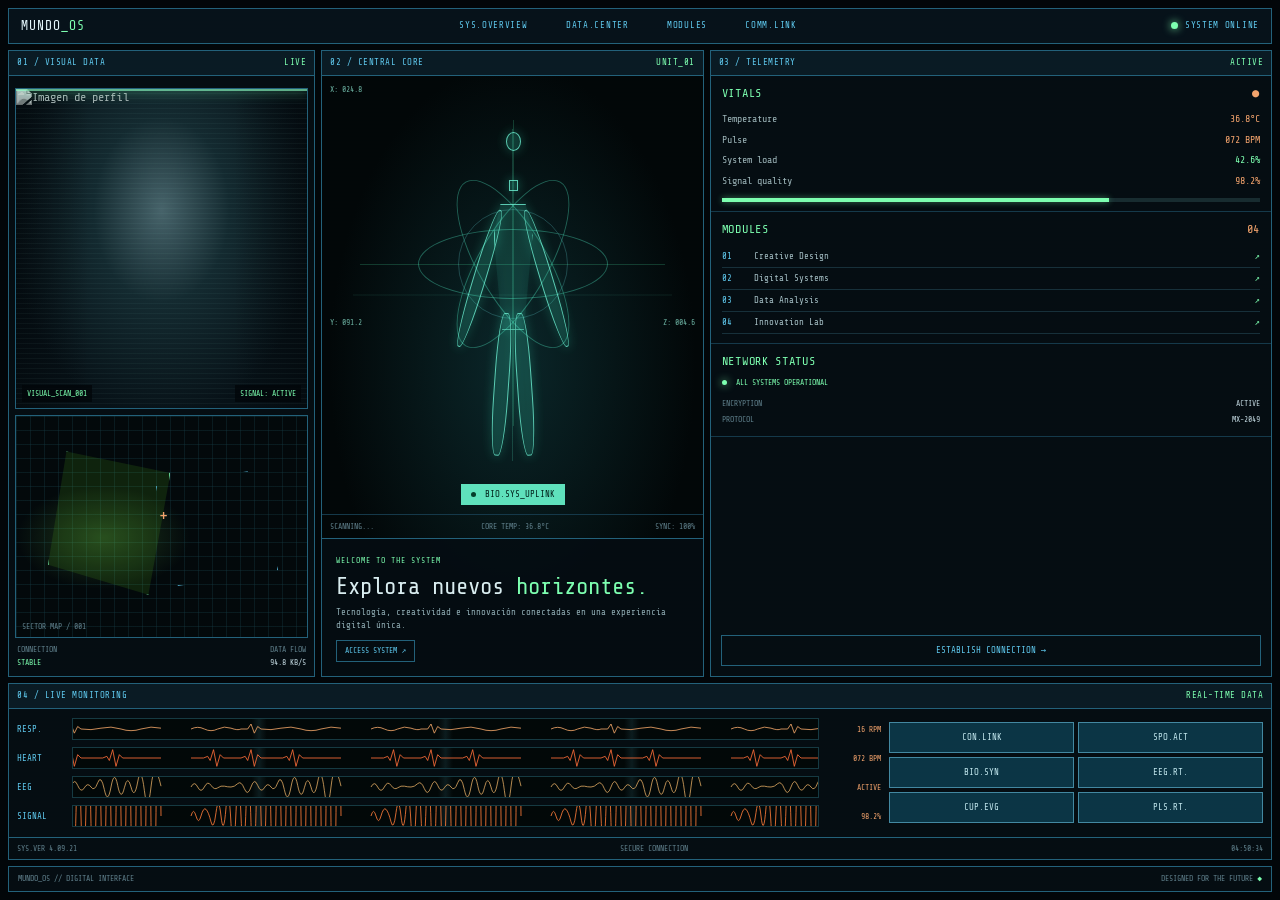
==== index.html @ 66e9e61b "base" ====
<!DOCTYPE html>
<html lang="es">
<head>
    <meta charset="UTF-8">
    <meta name="viewport" content="width=device-width, initial-scale=1.0">

    <title>MUNDO | Futuristic System</title>
    <link rel="stylesheet" href="css/style.css">
</head>

<body>
    <!-- Pantalla de carga -->
    <div id="loading">
        <div class="loader"></div>
        <p>INICIALIZANDO SISTEMA...</p>
        <span>PLEASE WAIT // MUNDO OS</span>
    </div>

    <!-- Interfaz principal -->
    <div id="page-content" class="dashboard">

        <!-- Barra superior -->
        <header class="topbar">
            <div class="brand">MUNDO<span>_OS</span></div>

            <nav>
                <a href="#inicio">SYS.OVERVIEW</a>
                <a href="#nosotros">DATA.CENTER</a>
                <a href="#servicios">MODULES</a>
                <a href="#contacto">COMM.LINK</a>
            </nav>

            <div class="online">
                <span class="status-dot"></span>
                SYSTEM ONLINE
            </div>
        </header>

        <!-- Paneles superiores -->
        <main class="main-grid" id="inicio">

            <!-- Panel izquierdo -->
            <section class="panel left-panel">
                <div class="panel-heading">
                    <span>01 / VISUAL DATA</span>
                    <span>LIVE</span>
                </div>

                <div class="portrait">
                    <!-- Sustituye esta ruta por tu imagen -->
                    <img src="img/imagen.jpg" alt="Imagen de perfil">

                    <div class="scan-line"></div>
                    <span class="image-tag">VISUAL_SCAN_001</span>
                    <span class="image-status">SIGNAL: ACTIVE</span>
                </div>

                <div class="mini-map">
                    <div class="map-grid"></div>
                    <div class="map-shape shape-one"></div>
                    <div class="map-shape shape-two"></div>
                    <div class="map-cross">+</div>
                    <span class="map-label">SECTOR MAP / 001</span>
                </div>

                <div class="small-stats">
                    <div>
                        <span>CONNECTION</span>
                        <strong class="green">STABLE</strong>
                    </div>
                    <div>
                        <span>DATA FLOW</span>
                        <strong>94.8 KB/S</strong>
                    </div>
                </div>
            </section>

            <!-- Panel central -->
            <section class="panel center-panel">
                <div class="panel-heading">
                    <span>02 / CENTRAL CORE</span>
                    <span>UNIT_01</span>
                </div>

                <div class="hologram">
                    <div class="orbit orbit-one"></div>
                    <div class="orbit orbit-two"></div>
                    <div class="orbit orbit-three"></div>
                    <div class="orbit orbit-four"></div>

                    <div class="crosshair horizontal"></div>
                    <div class="crosshair vertical"></div>

                    <!-- Holograma CSS sin imágenes externas -->
                    <div class="human">
                        <div class="head"></div>
                        <div class="neck"></div>
                        <div class="torso"></div>
                        <div class="arm arm-left"></div>
                        <div class="arm arm-right"></div>
                        <div class="leg leg-left"></div>
                        <div class="leg leg-right"></div>
                    </div>

                    <span class="coordinate coord-top">X: 024.8</span>
                    <span class="coordinate coord-left">Y: 091.2</span>
                    <span class="coordinate coord-right">Z: 004.6</span>

                    <div class="target-label">
                        <span class="status-dot"></span>
                        BIO.SYS_UPLINK
                    </div>
                </div>

                <div class="core-footer">
                    <span>SCANNING...</span>
                    <span>CORE TEMP: 36.8°C</span>
                    <span>SYNC: 100%</span>
                </div>

                <div class="intro" id="nosotros">
                    <span class="eyebrow">WELCOME TO THE SYSTEM</span>
                    <h1>Explora nuevos <span>horizontes.</span></h1>
                    <p>
                        Tecnología, creatividad e innovación conectadas
                        en una experiencia digital única.
                    </p>
                    <a href="#servicios" class="terminal-button">
                        ACCESS SYSTEM <span>↗</span>
                    </a>
                </div>
            </section>

            <!-- Panel derecho -->
            <aside class="panel right-panel">
                <div class="panel-heading">
                    <span>03 / TELEMETRY</span>
                    <span>ACTIVE</span>
                </div>

                <section class="data-group">
                    <h2>VITALS <span>●</span></h2>

                    <div class="metric">
                        <span>Temperature</span>
                        <strong class="orange">36.8°C</strong>
                    </div>

                    <div class="metric">
                        <span>Pulse</span>
                        <strong>072 BPM</strong>
                    </div>

                    <div class="metric">
                        <span>System load</span>
                        <strong class="green">42.6%</strong>
                    </div>

                    <div class="metric">
                        <span>Signal quality</span>
                        <strong>98.2%</strong>
                    </div>

                    <div class="progress">
                        <span style="width: 72%"></span>
                    </div>
                </section>

                <section class="data-group" id="servicios">
                    <h2>MODULES <span>04</span></h2>

                    <a href="#contacto" class="module-link">
                        <span>01</span>
                        <span>Creative Design</span>
                        <b>↗</b>
                    </a>

                    <a href="#contacto" class="module-link">
                        <span>02</span>
                        <span>Digital Systems</span>
                        <b>↗</b>
                    </a>

                    <a href="#contacto" class="module-link">
                        <span>03</span>
                        <span>Data Analysis</span>
                        <b>↗</b>
                    </a>

                    <a href="#contacto" class="module-link">
                        <span>04</span>
                        <span>Innovation Lab</span>
                        <b>↗</b>
                    </a>
                </section>

                <section class="data-group">
                    <h2>NETWORK STATUS</h2>

                    <div class="network-status">
                        <span class="status-dot"></span>
                        ALL SYSTEMS OPERATIONAL
                    </div>

                    <div class="data-row">
                        <span>ENCRYPTION</span>
                        <strong>ACTIVE</strong>
                    </div>

                    <div class="data-row">
                        <span>PROTOCOL</span>
                        <strong>MX-2049</strong>
                    </div>
                </section>

                <a href="#contacto" class="contact-button">
                    ESTABLISH CONNECTION →
                </a>
            </aside>
        </main>

        <!-- Panel inferior de gráficas -->
        <section class="panel bottom-panel">
            <div class="panel-heading">
                <span>04 / LIVE MONITORING</span>
                <span>REAL-TIME DATA</span>
            </div>

            <div class="monitor-layout">
                <div class="charts">

                    <div class="chart-row">
                        <span class="chart-label">RESP.</span>
                        <div class="wave wave-one"></div>
                        <span class="chart-value">16 RPM</span>
                    </div>

                    <div class="chart-row">
                        <span class="chart-label">HEART</span>
                        <div class="wave wave-two"></div>
                        <span class="chart-value">072 BPM</span>
                    </div>

                    <div class="chart-row">
                        <span class="chart-label">EEG</span>
                        <div class="wave wave-three"></div>
                        <span class="chart-value">ACTIVE</span>
                    </div>

                    <div class="chart-row">
                        <span class="chart-label">SIGNAL</span>
                        <div class="wave wave-four"></div>
                        <span class="chart-value">98.2%</span>
                    </div>
                </div>

                <div class="control-grid">
                    <button type="button" data-mode="CONNECTION LINK">
                        CON.LINK
                    </button>
                    <button type="button" data-mode="SPO2 ACTIVITY">
                        SPO.ACT
                    </button>
                    <button type="button" data-mode="BIO SYSTEM">
                        BIO.SYN
                    </button>
                    <button type="button" data-mode="EEG ROUTINE">
                        EEG.RT.
                    </button>
                    <button type="button" data-mode="CUP EVALUATION">
                        CUP.EVG
                    </button>
                    <button type="button" data-mode="PULSE TRACKING">
                        PLS.RT.
                    </button>
                </div>
            </div>

            <div class="bottom-status">
                <span>SYS.VER 4.09.21</span>
                <span>SECURE CONNECTION</span>
                <span id="clock">00:00:00</span>
            </div>
        </section>

        <!-- Pie de página -->
        <footer id="contacto">
            <span>MUNDO_OS // DIGITAL INTERFACE</span>
            <span>DESIGNED FOR THE FUTURE <b>◆</b></span>
        </footer>

    </div>

    <script src="js/script.js"></script>
</body>
</html>
---- css/style.css ----
@import url('https://fonts.googleapis.com/css2?family=Share+Tech+Mono&display=swap');

:root {
    color-scheme: dark;
    --bg: #020609;
    --panel: #050d12;
    --panel2: #08151b;
    --line: #23617a;
    --line-soft: #15394a;
    --blue: #5fc9ee;
    --green: #7dffb0;
    --orange: #f3a36c;
    --text: #c6dce4;
    --muted: #60808c;
}

* { box-sizing: border-box; }
html { min-width: 320px; scroll-behavior: smooth; }
body {
    min-height: 100vh;
    margin: 0;
    overflow-x: hidden;
    background: var(--bg);
    color: var(--text);
    font: 12px/1.45 'Share Tech Mono', monospace;
}
body::before {
    position: fixed;
    z-index: 20;
    inset: 0;
    content: '';
    pointer-events: none;
    opacity: .08;
    background: repeating-linear-gradient(0deg, transparent 0 3px, #7bd5f322 4px);
}
a { color: inherit; text-decoration: none; }
button { font: inherit; }

#loading {
    position: fixed;
    z-index: 100;
    inset: 0;
    display: flex;
    flex-direction: column;
    align-items: center;
    justify-content: center;
    gap: 12px;
    background: var(--bg);
    color: var(--green);
    letter-spacing: 2px;
    transition: opacity .5s ease, visibility .5s ease;
}
#loading.hidden { opacity: 0; visibility: hidden; pointer-events: none; }
#loading p { margin: 0; font-size: 12px; }
#loading::after { content: 'MUNDO OS // SYSTEM INITIALIZATION'; color: var(--muted); font-size: 9px; }
.loader {
    width: 40px; height: 40px;
    border: 2px solid var(--line-soft);
    border-top-color: var(--green);
    border-radius: 50%;
    animation: spin .8s linear infinite;
}
@keyframes spin { to { transform: rotate(360deg); } }

.dashboard { width: min(1600px, 100%); min-height: 100vh; margin: auto; padding: 8px; }
.topbar, .panel, footer { border: 1px solid var(--line); background: var(--panel); }
.topbar {
    min-height: 36px;
    display: grid;
    grid-template-columns: auto 1fr auto;
    align-items: center;
    gap: 22px;
    padding: 0 12px;
    background: #07121a;
}
.brand { color: #e4f6fb; font-size: 13px; letter-spacing: 1px; }
.brand span { color: var(--green); }
.topbar nav { display: flex; justify-content: center; gap: clamp(12px, 3vw, 42px); }
.topbar nav a, .online { color: var(--blue); font-size: 9px; letter-spacing: .7px; }
.topbar nav a:hover { color: var(--green); }
.online { display: flex; align-items: center; gap: 7px; white-space: nowrap; }
.status-dot { display: inline-block; width: 7px; height: 7px; border-radius: 50%; background: var(--green); box-shadow: 0 0 8px var(--green); }

.main-grid {
    display: grid;
    grid-template-columns: minmax(190px, .85fr) minmax(235px, 1.05fr) minmax(290px, 1.4fr);
    gap: 6px;
    margin-top: 6px;
    align-items: stretch;
}
.panel { min-width: 0; position: relative; }
.panel-heading {
    min-height: 25px;
    padding: 5px 8px;
    display: flex;
    justify-content: space-between;
    gap: 8px;
    border-bottom: 1px solid var(--line);
    background: #0a1b24;
    color: var(--blue);
    font-size: 9px;
    letter-spacing: .5px;
}
.panel-heading span:last-child { color: var(--green); }
.left-panel { display: flex; flex-direction: column; gap: 6px; padding-bottom: 7px; }
.portrait {
    position: relative;
    min-height: 180px;
    flex: 1 1 210px;
    margin: 6px 6px 0;
    overflow: hidden;
    border: 1px solid var(--line);
    background: radial-gradient(ellipse at 50% 38%, #47636a 0, #142a30 33%, #071117 75%);
}
.portrait::before {
    content: '';
    position: absolute;
    inset: 0;
    background: repeating-linear-gradient(0deg, transparent 0 4px, #8fe6d318 5px), linear-gradient(90deg, #02060988, transparent 25% 75%, #02060988);
}
.portrait img { width: 100%; height: 100%; min-height: 180px; object-fit: cover; filter: grayscale(1) sepia(.18) hue-rotate(135deg) brightness(.78); }
.scan-line { position: absolute; top: 0; left: 0; width: 100%; height: 2px; background: #8bffc4aa; box-shadow: 0 0 12px #6fffb9; animation: scan 4s linear infinite; }
@keyframes scan { to { transform: translateY(190px); } }
.image-tag, .image-status { position: absolute; bottom: 6px; color: var(--green); font-size: 8px; background: #020609c9; padding: 3px 5px; }
.image-tag { left: 6px; } .image-status { right: 6px; }
.mini-map {
    position: relative;
    min-height: 120px;
    flex: 0 0 36%;
    margin: 0 6px;
    overflow: hidden;
    border: 1px solid var(--line);
    background-color: #03090b;
    background-image: linear-gradient(#17404a55 1px, transparent 1px), linear-gradient(90deg, #17404a55 1px, transparent 1px);
    background-size: 14px 14px;
}
.map-grid { position: absolute; inset: 0; background: radial-gradient(ellipse at 30% 55%, #8fff6433, transparent 30%); }
.map-shape { position: absolute; width: 42%; height: 65%; top: 16%; border: 1px solid var(--green); opacity: .8; }
.shape-one { left: 11%; clip-path: polygon(15% 0, 100% 15%, 82% 100%, 0 79%); background: #7fff2b22; }
.shape-two { right: 10%; top: 25%; height: 52%; border-color: var(--blue); clip-path: polygon(0 13%, 75% 0, 100% 86%, 18% 100%); }
.map-cross { position: absolute; top: 40%; left: 49%; color: var(--orange); font-size: 17px; }
.map-label { position: absolute; left: 6px; bottom: 4px; color: var(--muted); font-size: 8px; }
.small-stats { display: flex; justify-content: space-between; gap: 10px; margin: 0 8px; color: var(--muted); font-size: 8px; }
.small-stats div { display: grid; gap: 2px; }
.small-stats strong { color: var(--text); font-weight: 400; }
.small-stats .green { color: var(--green); }

.center-panel { display: flex; flex-direction: column; min-height: 440px; overflow: hidden; background: radial-gradient(ellipse at center, #0b272a, #020708 68%); }
.hologram { position: relative; flex: 1; min-height: 300px; overflow: hidden; }
.hologram::before { content: ''; position: absolute; inset: 12% 8%; background: linear-gradient(90deg, transparent 49.8%, #57e7c033 50%, transparent 50.2%), linear-gradient(0deg, transparent 49.8%, #57e7c033 50%, transparent 50.2%); }
.orbit { position: absolute; top: 43%; left: 50%; width: 190px; height: 70px; border: 1px solid #51eac45c; border-radius: 50%; transform: translate(-50%, -50%); }
.orbit-two { transform: translate(-50%, -50%) rotate(60deg); }
.orbit-three { transform: translate(-50%, -50%) rotate(-60deg); }
.orbit-four { width: 110px; height: 110px; border-color: #50a8ac55; }
.crosshair { position: absolute; z-index: 1; background: #50f3b033; }
.crosshair.horizontal { top: 43%; left: 10%; width: 80%; height: 1px; }
.crosshair.vertical { left: 50%; top: 10%; width: 1px; height: 70%; }
.human { position: absolute; z-index: 2; top: 12%; bottom: 10%; left: 50%; width: 76px; transform: translateX(-50%); filter: drop-shadow(0 0 5px #39edbd); opacity: .8; }
.human div { position: absolute; border: 1px solid #70f8d9; background: #4be9cd1b; }
.head { top: 1%; left: 31px; width: 15px; height: 19px; border-radius: 50%; }
.neck { top: 15%; left: 34px; width: 9px; height: 11px; }
.torso { top: 22%; left: 19px; width: 39px; height: 37%; clip-path: polygon(18% 0,82% 0,100% 25%,78% 100%,22% 100%,0 25%); }
.arm { top: 24%; width: 13px; height: 42%; border-radius: 45%; transform-origin: top; }
.arm-left { left: 19px; transform: rotate(17deg); }.arm-right { right: 19px; transform: rotate(-17deg); }
.leg { top: 54%; width: 15px; height: 42%; border-radius: 40%; transform-origin: top; }
.leg-left { left: 24px; transform: rotate(4deg); }.leg-right { right: 24px; transform: rotate(-4deg); }
.coordinate { position: absolute; color: #6db3a3; font-size: 8px; }.coord-top { top: 8px; left: 8px; }.coord-left { top: 55%; left: 8px; }.coord-right { top: 55%; right: 8px; }
.target-label { position: absolute; bottom: 9px; left: 50%; transform: translateX(-50%); padding: 4px 10px; white-space: nowrap; background: #5fe1bc; color: #02231c; font-size: 9px; }
.target-label .status-dot { width: 5px; height: 5px; margin-right: 4px; background: #063d2b; box-shadow: none; }
.core-footer { display: flex; justify-content: space-between; gap: 6px; padding: 6px 8px; border-top: 1px solid var(--line-soft); color: var(--muted); font-size: 8px; }
.intro { padding: 12px 14px 14px; border-top: 1px solid var(--line); background: #050d12e8; }
.eyebrow { color: var(--green); font-size: 8px; letter-spacing: 1px; }
.intro h1 { margin: 5px 0; color: #d9edf0; font-size: clamp(16px, 1.8vw, 23px); font-weight: 400; line-height: 1.2; }
.intro h1 span { color: var(--green); }
.intro p { margin: 4px 0 8px; color: #91aeb5; font-size: 9px; }
.terminal-button { display: inline-block; padding: 4px 8px; border: 1px solid var(--line); color: var(--blue); font-size: 8px; }

.right-panel { display: flex; flex-direction: column; }
.data-group { padding: 9px 11px; border-bottom: 1px solid var(--line-soft); }
.data-group h2 { margin: 0 0 7px; color: var(--green); font-size: 12px; font-weight: 400; letter-spacing: .7px; }
.data-group h2 span { float: right; color: var(--orange); }
.metric { display: grid; grid-template-columns: 1fr auto; align-items: baseline; gap: 8px; padding: 3px 0; color: #9eb6ba; font-size: 10px; }
.metric strong { color: var(--orange); font-weight: 400; }
.metric .green { color: var(--green); }
.progress { height: 4px; margin-top: 7px; background: #182c30; }.progress span { display: block; height: 100%; background: var(--green); box-shadow: 0 0 6px #7dffb077; }
.module-link { display: grid; grid-template-columns: 25px 1fr auto; gap: 7px; padding: 4px 0; color: #a7c1c7; font-size: 9px; border-bottom: 1px solid #17303a; }
.module-link span:first-child { color: var(--blue); }.module-link b { color: var(--green); font-weight: 400; }
.network-status { margin-bottom: 7px; color: var(--green); font-size: 8px; }
.network-status .status-dot { width: 5px; height: 5px; margin-right: 5px; }
.data-row { display: flex; justify-content: space-between; padding: 2px 0; color: var(--muted); font-size: 8px; }.data-row strong { color: var(--text); font-weight: 400; }
.contact-button { margin: auto 10px 10px; padding: 8px; text-align: center; border: 1px solid var(--line); color: var(--blue); font-size: 9px; }
.contact-button:hover, .terminal-button:hover { border-color: var(--green); color: var(--green); }

.bottom-panel { margin-top: 6px; }
.monitor-layout { display: grid; grid-template-columns: 1fr minmax(220px, 30%); gap: 8px; padding: 8px; }
.charts { display: grid; gap: 4px; }
.chart-row { display: grid; grid-template-columns: 48px minmax(0, 1fr) 55px; align-items: center; gap: 7px; min-height: 25px; }
.chart-label { color: var(--blue); font-size: 9px; }.chart-value { color: var(--orange); text-align: right; font-size: 8px; }
.wave { height: 22px; position: relative; overflow: hidden; border: 1px solid #163a42; background-color: #020808; background-image: linear-gradient(90deg, transparent 24%, #20434a55 25%, transparent 26%, transparent 49%, #20434a55 50%, transparent 51%, transparent 74%, #20434a55 75%, transparent 76%), linear-gradient(0deg, transparent 48%, #20434a55 50%, transparent 52%); }
.wave::after { content: ''; position: absolute; inset: 0; background-repeat: repeat-x; background-position: center; background-size: 180px 100%; }
.wave-one::after { background-image: url("data:image/svg+xml,%3Csvg xmlns='http://www.w3.org/2000/svg' width='180' height='24' viewBox='0 0 180 24'%3E%3Cpath d='M0 12 Q8 8 16 12 T32 12 T48 11 T60 12 L68 12 72 6 76 17 80 9 84 12 Q96 14 108 11 T132 12 T156 12 T180 11' fill='none' stroke='%23f1a466' stroke-width='1'/%3E%3C/svg%3E"); }
.wave-two::after { background-image: url("data:image/svg+xml,%3Csvg xmlns='http://www.w3.org/2000/svg' width='180' height='24' viewBox='0 0 180 24'%3E%3Cpath d='M0 12 15 12 20 10 23 15 27 2 31 22 35 8 39 12 60 12 65 10 68 15 72 2 76 22 80 8 84 12 110 12 115 10 118 15 122 2 126 22 130 8 134 12 180 12' fill='none' stroke='%23ff6c37' stroke-width='1'/%3E%3C/svg%3E"); }
.wave-three::after { background-image: url("data:image/svg+xml,%3Csvg xmlns='http://www.w3.org/2000/svg' width='180' height='24' viewBox='0 0 180 24'%3E%3Cpath d='M0 12 Q4 4 8 12 T16 12 T24 10 T32 13 T40 11 T48 12 T56 8 T64 14 T72 12 T80 10 T88 13 T96 12 T104 7 T112 15 T120 12 T128 10 T136 13 T144 12 T152 6 T160 16 T168 12 T180 11' fill='none' stroke='%23d9a35e' stroke-width='1'/%3E%3C/svg%3E"); }
.wave-four::after { background-image: url("data:image/svg+xml,%3Csvg xmlns='http://www.w3.org/2000/svg' width='180' height='24' viewBox='0 0 180 24'%3E%3Cpath d='M0 12 Q3 1 6 12 T12 12 T18 4 T24 19 T30 8 T36 12 T42 2 T48 21 T54 7 T60 12 T66 3 T72 20 T78 8 T84 12 T90 2 T96 21 T102 7 T108 12 T114 4 T120 18 T126 8 T132 12 T138 2 T144 21 T150 7 T156 12 T162 3 T168 20 T174 8 T180 12' fill='none' stroke='%23ff7b37' stroke-width='1'/%3E%3C/svg%3E"); }
.control-grid { display: grid; grid-template-columns: repeat(2, 1fr); gap: 4px; align-content: center; }
.control-grid button { min-height: 31px; border: 1px solid #4388a1; background: #0b3545; color: #c2e7ee; font-size: 9px; cursor: pointer; }
.control-grid button:hover, .control-grid button.active { background: #3bb8d1; color: #031117; border-color: #8ff4fa; }
.bottom-status { display: flex; justify-content: space-between; gap: 8px; padding: 5px 8px; border-top: 1px solid var(--line); color: var(--muted); font-size: 8px; }
footer { display: flex; justify-content: space-between; gap: 12px; margin-top: 6px; padding: 6px 9px; color: var(--muted); font-size: 8px; }
footer b { color: var(--green); }

@media (min-width: 1100px) {
    .dashboard { min-height: 100vh; display: flex; flex-direction: column; }
    .main-grid { flex: 1; min-height: 430px; grid-template-columns: minmax(220px, .82fr) minmax(260px, 1.02fr) minmax(340px, 1.5fr); }
    .bottom-panel { flex: 0 0 auto; }
}
@media (max-width: 760px) {
    .dashboard { padding: 6px; }
    .topbar { grid-template-columns: 1fr auto; gap: 8px; padding: 7px 9px; }
    .topbar nav { grid-column: 1 / -1; grid-row: 2; justify-content: space-between; gap: 8px; padding-top: 5px; border-top: 1px solid var(--line-soft); }
    .topbar nav a { font-size: 8px; }
    .main-grid { grid-template-columns: minmax(0, 1fr) minmax(0, 1.15fr); }
    .right-panel { grid-column: 1 / -1; display: grid; grid-template-columns: repeat(2, minmax(0, 1fr)); align-items: start; }
    .right-panel > .panel-heading, .right-panel > .contact-button { grid-column: 1 / -1; }
    .right-panel > .data-group:last-of-type { border-right: 1px solid var(--line-soft); }
    .contact-button { margin-top: 0; }
    .monitor-layout { grid-template-columns: 1fr; }
    .control-grid { grid-template-columns: repeat(3, 1fr); }
    .control-grid button { min-height: 34px; }
}
@media (max-width: 480px) {
    .main-grid { grid-template-columns: 1fr; }
    .left-panel { min-height: 390px; }
    .portrait { min-height: 190px; }
    .center-panel { min-height: 510px; }
    .hologram { min-height: 310px; }
    .right-panel { grid-template-columns: 1fr; }
    .right-panel > .data-group, .right-panel > .data-group:last-of-type { grid-column: 1; border-right: 0; }
    .right-panel > .contact-button { grid-column: 1; }
    .bottom-status { flex-wrap: wrap; }
    footer { flex-direction: column; }
}
@media (prefers-reduced-motion: reduce) {
    *, *::before, *::after { animation-duration: .01ms !important; animation-iteration-count: 1 !important; scroll-behavior: auto !important; transition-duration: .01ms !important; }
}
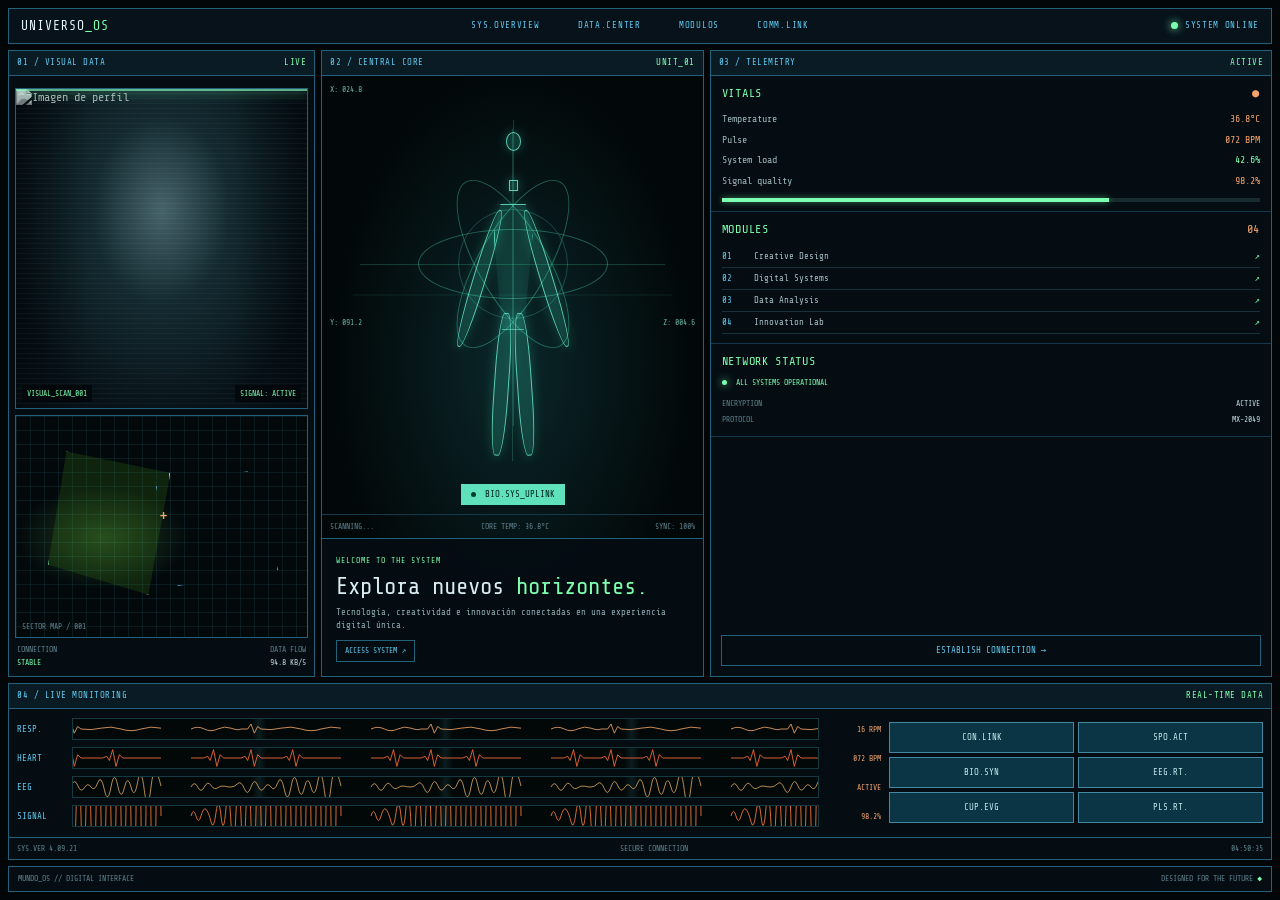
==== commit 9016fe4e: "a" ====
--- a/index.html
+++ b/index.html
@@ -22,12 +22,12 @@
 
         <!-- Barra superior -->
         <header class="topbar">
-            <div class="brand">MUNDO<span>_OS</span></div>
+            <div class="brand">UNIVERSO<span>_OS</span></div>
 
             <nav>
                 <a href="#inicio">SYS.OVERVIEW</a>
                 <a href="#nosotros">DATA.CENTER</a>
-                <a href="#servicios">MODULES</a>
+                <a href="#servicios">MODULOS</a>
                 <a href="#contacto">COMM.LINK</a>
             </nav>
 
@@ -214,7 +214,7 @@
                     </div>
                 </section>
 
-                <a href="#contacto" class="contact-button">
+                <a href="dos.html" class="contact-button">
                     ESTABLISH CONNECTION →
                 </a>
             </aside>
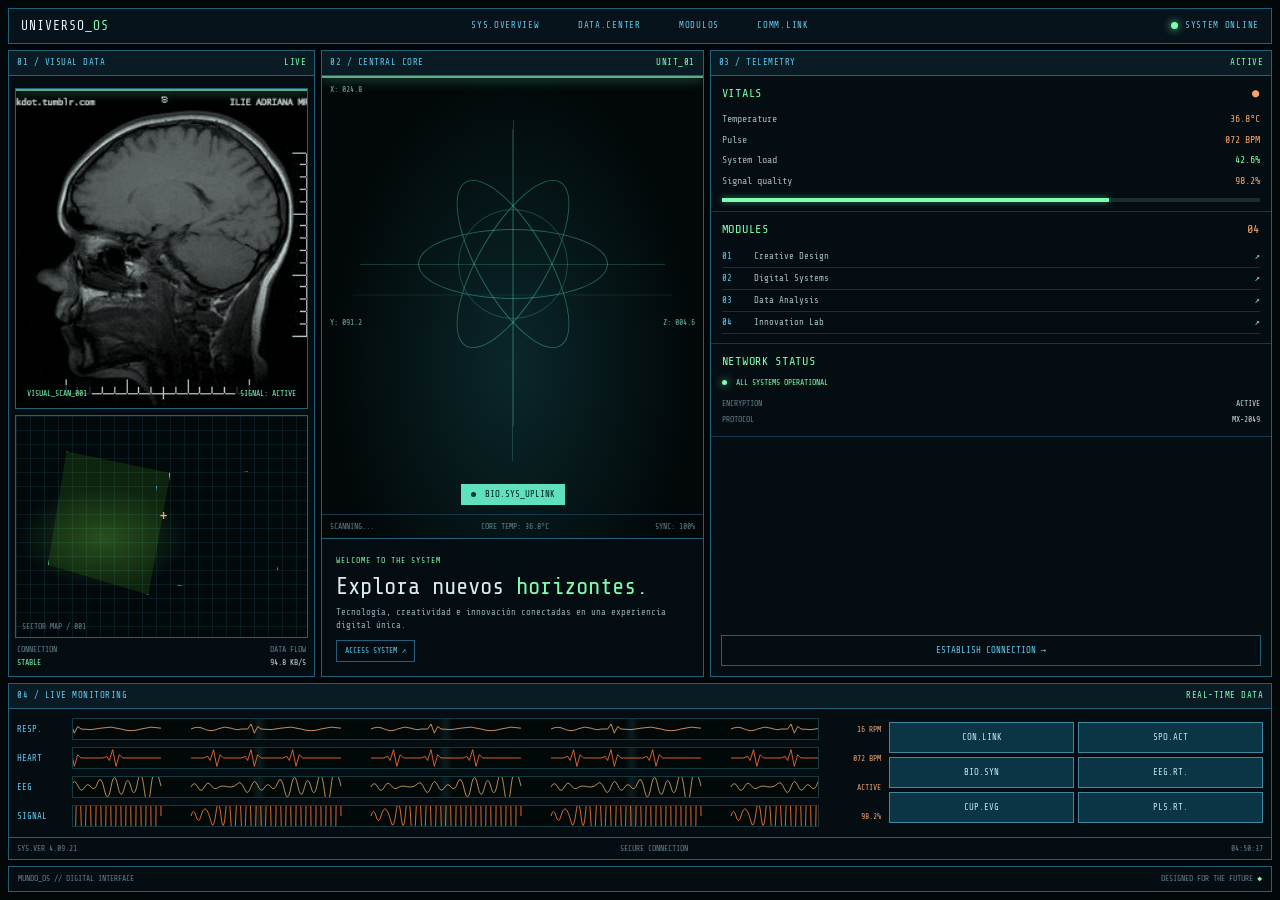
==== commit 9c4edb78: "cambios" ====
--- a/index.html
+++ b/index.html
@@ -48,8 +48,7 @@
                 </div>
 
                 <div class="portrait">
-                    <!-- Sustituye esta ruta por tu imagen -->
-                    <img src="img/imagen.jpg" alt="Imagen de perfil">
+                    <img src="img/scan2.gif" alt="Animación de escaneo de una persona">
 
                     <div class="scan-line"></div>
                     <span class="image-tag">VISUAL_SCAN_001</span>
@@ -84,6 +83,8 @@
                 </div>
 
                 <div class="hologram">
+                    <video id="camera-preview" autoplay muted playsinline aria-label="Vista en vivo de la cámara"></video>
+                    <div class="scan-line hologram-scan"></div>
                     <div class="orbit orbit-one"></div>
                     <div class="orbit orbit-two"></div>
                     <div class="orbit orbit-three"></div>
@@ -91,17 +92,6 @@
 
                     <div class="crosshair horizontal"></div>
                     <div class="crosshair vertical"></div>
-
-                    <!-- Holograma CSS sin imágenes externas -->
-                    <div class="human">
-                        <div class="head"></div>
-                        <div class="neck"></div>
-                        <div class="torso"></div>
-                        <div class="arm arm-left"></div>
-                        <div class="arm arm-right"></div>
-                        <div class="leg leg-left"></div>
-                        <div class="leg leg-right"></div>
-                    </div>
 
                     <span class="coordinate coord-top">X: 024.8</span>
                     <span class="coordinate coord-left">Y: 091.2</span>
--- a/css/style.css
+++ b/css/style.css
@@ -118,7 +118,9 @@
     inset: 0;
     background: repeating-linear-gradient(0deg, transparent 0 4px, #8fe6d318 5px), linear-gradient(90deg, #02060988, transparent 25% 75%, #02060988);
 }
-.portrait img { width: 100%; height: 100%; min-height: 180px; object-fit: cover; filter: grayscale(1) sepia(.18) hue-rotate(135deg) brightness(.78); }
+.portrait img,
+.portrait video { width: 100%; height: 100%; min-height: 180px; object-fit: cover; filter: grayscale(1) sepia(.18) hue-rotate(135deg) brightness(.78); }
+.portrait .human { top: 10%; bottom: 10%; }
 .scan-line { position: absolute; top: 0; left: 0; width: 100%; height: 2px; background: #8bffc4aa; box-shadow: 0 0 12px #6fffb9; animation: scan 4s linear infinite; }
 @keyframes scan { to { transform: translateY(190px); } }
 .image-tag, .image-status { position: absolute; bottom: 6px; color: var(--green); font-size: 8px; background: #020609c9; padding: 3px 5px; }
@@ -147,6 +149,9 @@
 
 .center-panel { display: flex; flex-direction: column; min-height: 440px; overflow: hidden; background: radial-gradient(ellipse at center, #0b272a, #020708 68%); }
 .hologram { position: relative; flex: 1; min-height: 300px; overflow: hidden; }
+.hologram > video { position: absolute; z-index: 0; inset: 0; width: 100%; height: 100%; object-fit: cover; filter: grayscale(1) sepia(.18) hue-rotate(135deg) brightness(.58); }
+.hologram > .hologram-scan { z-index: 4; animation: hologram-scan 3s linear infinite alternate; }
+@keyframes hologram-scan { from { top: 0; } to { top: calc(100% - 2px); } }
 .hologram::before { content: ''; position: absolute; inset: 12% 8%; background: linear-gradient(90deg, transparent 49.8%, #57e7c033 50%, transparent 50.2%), linear-gradient(0deg, transparent 49.8%, #57e7c033 50%, transparent 50.2%); }
 .orbit { position: absolute; top: 43%; left: 50%; width: 190px; height: 70px; border: 1px solid #51eac45c; border-radius: 50%; transform: translate(-50%, -50%); }
 .orbit-two { transform: translate(-50%, -50%) rotate(60deg); }
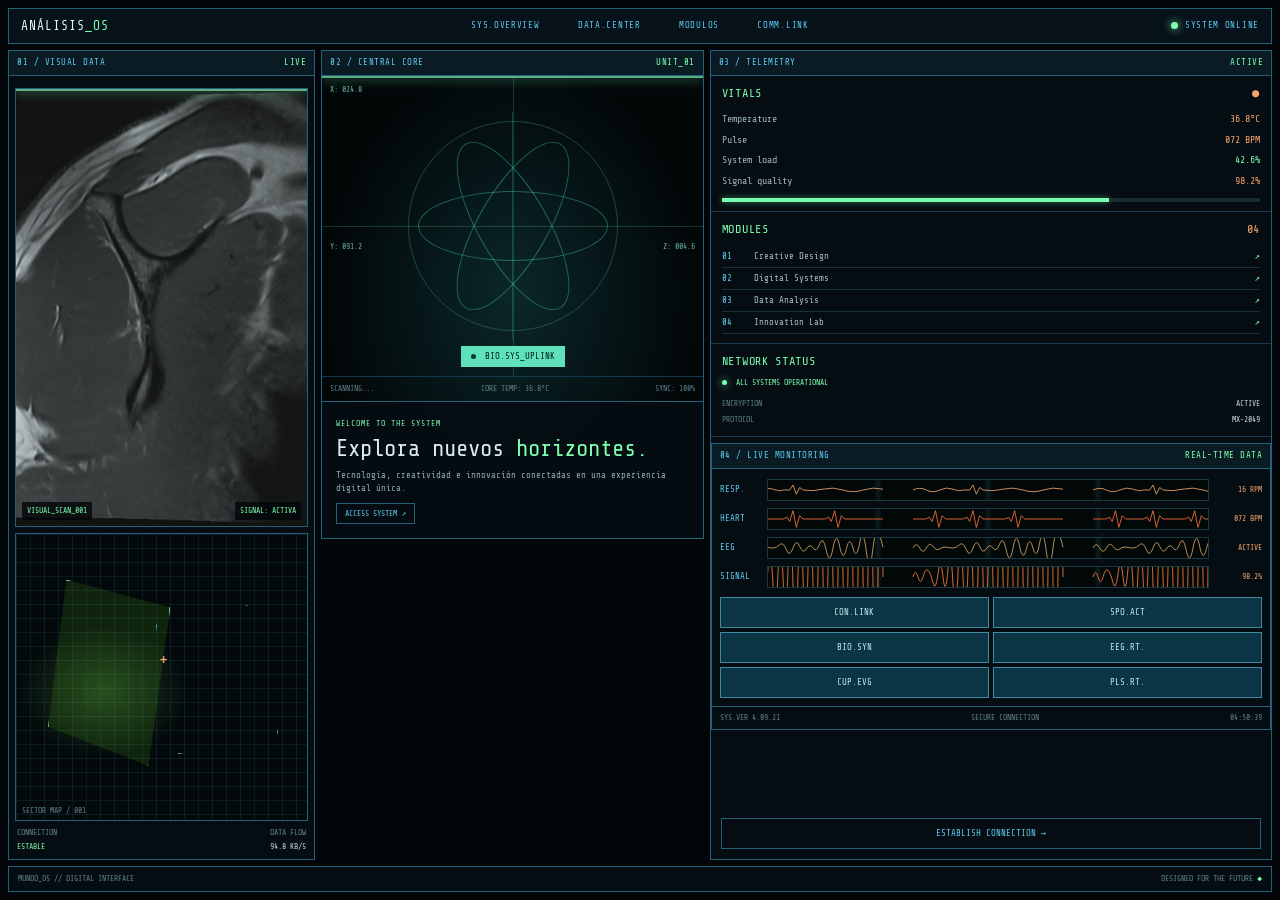
==== commit 691b7437: "estoscambioos" ====
--- a/index.html
+++ b/index.html
@@ -5,8 +5,8 @@
     <meta charset="UTF-8">
     <meta name="viewport" content="width=device-width, initial-scale=1.0">
 
-    <title>MUNDO | Futuristic System</title>
-    <link rel="stylesheet" href="css/style.css">
+    <title>MUNDO | 05</title>
+    <link rel="stylesheet" href="css/style.css?v=20261110-4">
 </head>
 
 <body>
@@ -14,7 +14,7 @@
     <div id="loading">
         <div class="loader"></div>
         <p>INICIALIZANDO SISTEMA...</p>
-        <span>PLEASE WAIT // MUNDO OS</span>
+        <span>espere // MUNDO OS</span>
     </div>
 
     <!-- Interfaz principal -->
@@ -22,7 +22,7 @@
 
         <!-- Barra superior -->
         <header class="topbar">
-            <div class="brand">UNIVERSO<span>_OS</span></div>
+            <div class="brand">ANÁLISIS<span>_OS</span></div>
 
             <nav>
                 <a href="#inicio">SYS.OVERVIEW</a>
@@ -48,11 +48,11 @@
                 </div>
 
                 <div class="portrait">
-                    <img src="img/scan2.gif" alt="Animación de escaneo de una persona">
+                    <img src="img/scan3.gif" alt="animación de escaneo de una persona">
 
                     <div class="scan-line"></div>
                     <span class="image-tag">VISUAL_SCAN_001</span>
-                    <span class="image-status">SIGNAL: ACTIVE</span>
+                    <span class="image-status">SIGNAL: ACTIVA</span>
                 </div>
 
                 <div class="mini-map">
@@ -66,7 +66,7 @@
                 <div class="small-stats">
                     <div>
                         <span>CONNECTION</span>
-                        <strong class="green">STABLE</strong>
+                        <strong class="green">ESTABLE</strong>
                     </div>
                     <div>
                         <span>DATA FLOW</span>
@@ -204,76 +204,60 @@
                     </div>
                 </section>
 
+                <!-- Monitoreo debajo del estado de red para liberar el panel central -->
+                <section class="panel bottom-panel">
+                    <div class="panel-heading">
+                        <span>04 / LIVE MONITORING</span>
+                        <span>REAL-TIME DATA</span>
+                    </div>
+
+                    <div class="monitor-layout">
+                        <div class="charts">
+                            <div class="chart-row">
+                                <span class="chart-label">RESP.</span>
+                                <div class="wave wave-one"></div>
+                                <span class="chart-value">16 RPM</span>
+                            </div>
+                            <div class="chart-row">
+                                <span class="chart-label">HEART</span>
+                                <div class="wave wave-two"></div>
+                                <span class="chart-value">072 BPM</span>
+                            </div>
+                            <div class="chart-row">
+                                <span class="chart-label">EEG</span>
+                                <div class="wave wave-three"></div>
+                                <span class="chart-value">ACTIVE</span>
+                            </div>
+                            <div class="chart-row">
+                                <span class="chart-label">SIGNAL</span>
+                                <div class="wave wave-four"></div>
+                                <span class="chart-value">98.2%</span>
+                            </div>
+                        </div>
+
+                        <div class="control-grid">
+                            <button type="button" data-mode="CONNECTION LINK">CON.LINK</button>
+                            <button type="button" data-mode="SPO2 ACTIVITY">SPO.ACT</button>
+                            <button type="button" data-mode="BIO SYSTEM">BIO.SYN</button>
+                            <button type="button" data-mode="EEG ROUTINE">EEG.RT.</button>
+                            <button type="button" data-mode="CUP EVALUATION">CUP.EVG</button>
+                            <button type="button" data-mode="PULSE TRACKING">PLS.RT.</button>
+                        </div>
+                    </div>
+
+                    <div class="bottom-status">
+                        <span>SYS.VER 4.09.21</span>
+                        <span>SECURE CONNECTION</span>
+                        <span id="clock">00:00:00</span>
+                    </div>
+                </section>
+
                 <a href="dos.html" class="contact-button">
                     ESTABLISH CONNECTION →
                 </a>
             </aside>
         </main>
 
-        <!-- Panel inferior de gráficas -->
-        <section class="panel bottom-panel">
-            <div class="panel-heading">
-                <span>04 / LIVE MONITORING</span>
-                <span>REAL-TIME DATA</span>
-            </div>
-
-            <div class="monitor-layout">
-                <div class="charts">
-
-                    <div class="chart-row">
-                        <span class="chart-label">RESP.</span>
-                        <div class="wave wave-one"></div>
-                        <span class="chart-value">16 RPM</span>
-                    </div>
-
-                    <div class="chart-row">
-                        <span class="chart-label">HEART</span>
-                        <div class="wave wave-two"></div>
-                        <span class="chart-value">072 BPM</span>
-                    </div>
-
-                    <div class="chart-row">
-                        <span class="chart-label">EEG</span>
-                        <div class="wave wave-three"></div>
-                        <span class="chart-value">ACTIVE</span>
-                    </div>
-
-                    <div class="chart-row">
-                        <span class="chart-label">SIGNAL</span>
-                        <div class="wave wave-four"></div>
-                        <span class="chart-value">98.2%</span>
-                    </div>
-                </div>
-
-                <div class="control-grid">
-                    <button type="button" data-mode="CONNECTION LINK">
-                        CON.LINK
-                    </button>
-                    <button type="button" data-mode="SPO2 ACTIVITY">
-                        SPO.ACT
-                    </button>
-                    <button type="button" data-mode="BIO SYSTEM">
-                        BIO.SYN
-                    </button>
-                    <button type="button" data-mode="EEG ROUTINE">
-                        EEG.RT.
-                    </button>
-                    <button type="button" data-mode="CUP EVALUATION">
-                        CUP.EVG
-                    </button>
-                    <button type="button" data-mode="PULSE TRACKING">
-                        PLS.RT.
-                    </button>
-                </div>
-            </div>
-
-            <div class="bottom-status">
-                <span>SYS.VER 4.09.21</span>
-                <span>SECURE CONNECTION</span>
-                <span id="clock">00:00:00</span>
-            </div>
-        </section>
-
         <!-- Pie de página -->
         <footer id="contacto">
             <span>MUNDO_OS // DIGITAL INTERFACE</span>
@@ -282,6 +266,6 @@
 
     </div>
 
-    <script src="js/script.js"></script>
+    <script src="js/script.js?v=20261110-2"></script>
 </body>
 </html>
--- a/css/style.css
+++ b/css/style.css
@@ -147,19 +147,19 @@
 .small-stats strong { color: var(--text); font-weight: 400; }
 .small-stats .green { color: var(--green); }
 
-.center-panel { display: flex; flex-direction: column; min-height: 440px; overflow: hidden; background: radial-gradient(ellipse at center, #0b272a, #020708 68%); }
+.center-panel { display: flex; flex-direction: column; align-self: start; width: 100%; min-height: 440px; overflow: hidden; background: radial-gradient(ellipse at center, #0b272a, #020708 68%); }
 .hologram { position: relative; flex: 1; min-height: 300px; overflow: hidden; }
 .hologram > video { position: absolute; z-index: 0; inset: 0; width: 100%; height: 100%; object-fit: cover; filter: grayscale(1) sepia(.18) hue-rotate(135deg) brightness(.58); }
 .hologram > .hologram-scan { z-index: 4; animation: hologram-scan 3s linear infinite alternate; }
 @keyframes hologram-scan { from { top: 0; } to { top: calc(100% - 2px); } }
 .hologram::before { content: ''; position: absolute; inset: 12% 8%; background: linear-gradient(90deg, transparent 49.8%, #57e7c033 50%, transparent 50.2%), linear-gradient(0deg, transparent 49.8%, #57e7c033 50%, transparent 50.2%); }
-.orbit { position: absolute; top: 43%; left: 50%; width: 190px; height: 70px; border: 1px solid #51eac45c; border-radius: 50%; transform: translate(-50%, -50%); }
+.orbit { position: absolute; top: 50%; left: 50%; width: 190px; height: 70px; border: 1px solid #51eac45c; border-radius: 50%; transform: translate(-50%, -50%); }
 .orbit-two { transform: translate(-50%, -50%) rotate(60deg); }
 .orbit-three { transform: translate(-50%, -50%) rotate(-60deg); }
-.orbit-four { width: 110px; height: 110px; border-color: #50a8ac55; }
+.orbit-four { width: 210px; height: 210px; border-color: #50a8ac55; }
 .crosshair { position: absolute; z-index: 1; background: #50f3b033; }
-.crosshair.horizontal { top: 43%; left: 10%; width: 80%; height: 1px; }
-.crosshair.vertical { left: 50%; top: 10%; width: 1px; height: 70%; }
+.crosshair.horizontal { top: 50%; left: 0; width: 100%; height: 1px; }
+.crosshair.vertical { left: 50%; top: 0; width: 1px; height: 100%; }
 .human { position: absolute; z-index: 2; top: 12%; bottom: 10%; left: 50%; width: 76px; transform: translateX(-50%); filter: drop-shadow(0 0 5px #39edbd); opacity: .8; }
 .human div { position: absolute; border: 1px solid #70f8d9; background: #4be9cd1b; }
 .head { top: 1%; left: 31px; width: 15px; height: 19px; border-radius: 50%; }
@@ -197,6 +197,9 @@
 .contact-button:hover, .terminal-button:hover { border-color: var(--green); color: var(--green); }
 
 .bottom-panel { margin-top: 6px; }
+.right-panel > .bottom-panel { width: 100%; min-width: 0; }
+.right-panel > .bottom-panel .monitor-layout { grid-template-columns: minmax(0, 1fr); }
+.right-panel > .bottom-panel .chart-row { grid-template-columns: 42px minmax(0, 1fr) 48px; gap: 5px; }
 .monitor-layout { display: grid; grid-template-columns: 1fr minmax(220px, 30%); gap: 8px; padding: 8px; }
 .charts { display: grid; gap: 4px; }
 .chart-row { display: grid; grid-template-columns: 48px minmax(0, 1fr) 55px; align-items: center; gap: 7px; min-height: 25px; }
@@ -227,6 +230,7 @@
     .main-grid { grid-template-columns: minmax(0, 1fr) minmax(0, 1.15fr); }
     .right-panel { grid-column: 1 / -1; display: grid; grid-template-columns: repeat(2, minmax(0, 1fr)); align-items: start; }
     .right-panel > .panel-heading, .right-panel > .contact-button { grid-column: 1 / -1; }
+    .right-panel > .bottom-panel { grid-column: 1 / -1; }
     .right-panel > .data-group:last-of-type { border-right: 1px solid var(--line-soft); }
     .contact-button { margin-top: 0; }
     .monitor-layout { grid-template-columns: 1fr; }
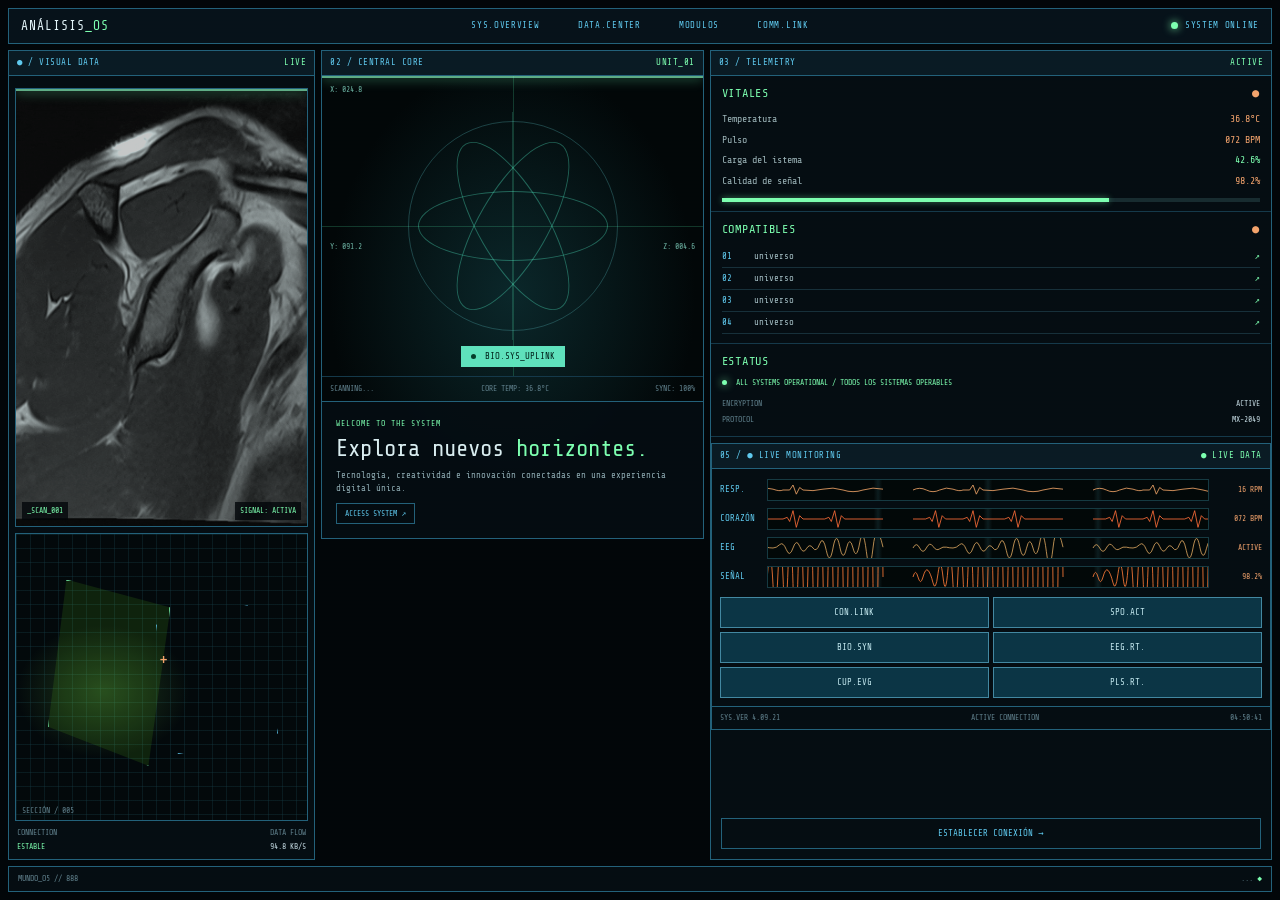
==== commit 8113d651: "ss" ====
--- a/index.html
+++ b/index.html
@@ -43,7 +43,7 @@
             <!-- Panel izquierdo -->
             <section class="panel left-panel">
                 <div class="panel-heading">
-                    <span>01 / VISUAL DATA</span>
+                    <span>●  / VISUAL DATA</span>
                     <span>LIVE</span>
                 </div>
 
@@ -51,7 +51,7 @@
                     <img src="img/scan3.gif" alt="animación de escaneo de una persona">
 
                     <div class="scan-line"></div>
-                    <span class="image-tag">VISUAL_SCAN_001</span>
+                    <span class="image-tag">_SCAN_001</span>
                     <span class="image-status">SIGNAL: ACTIVA</span>
                 </div>
 
@@ -60,7 +60,7 @@
                     <div class="map-shape shape-one"></div>
                     <div class="map-shape shape-two"></div>
                     <div class="map-cross">+</div>
-                    <span class="map-label">SECTOR MAP / 001</span>
+                    <span class="map-label">SECCIÓN / 005</span>
                 </div>
 
                 <div class="small-stats">
@@ -130,25 +130,25 @@
                 </div>
 
                 <section class="data-group">
-                    <h2>VITALS <span>●</span></h2>
-
-                    <div class="metric">
-                        <span>Temperature</span>
+                    <h2>VITALES <span>●</span></h2>
+
+                    <div class="metric">
+                        <span>Temperatura</span>
                         <strong class="orange">36.8°C</strong>
                     </div>
 
                     <div class="metric">
-                        <span>Pulse</span>
+                        <span>Pulso</span>
                         <strong>072 BPM</strong>
                     </div>
 
                     <div class="metric">
-                        <span>System load</span>
+                        <span>Carga del istema</span>
                         <strong class="green">42.6%</strong>
                     </div>
 
                     <div class="metric">
-                        <span>Signal quality</span>
+                        <span> Calidad de señal</span>
                         <strong>98.2%</strong>
                     </div>
 
@@ -158,39 +158,39 @@
                 </section>
 
                 <section class="data-group" id="servicios">
-                    <h2>MODULES <span>04</span></h2>
+                    <h2>COMPATIBLES <span>●</span></h2>
 
                     <a href="#contacto" class="module-link">
                         <span>01</span>
-                        <span>Creative Design</span>
+                        <span>universo </span>
                         <b>↗</b>
                     </a>
 
                     <a href="#contacto" class="module-link">
                         <span>02</span>
-                        <span>Digital Systems</span>
+                        <span>universo</span>
                         <b>↗</b>
                     </a>
 
                     <a href="#contacto" class="module-link">
                         <span>03</span>
-                        <span>Data Analysis</span>
+                        <span>universo</span>
                         <b>↗</b>
                     </a>
 
                     <a href="#contacto" class="module-link">
                         <span>04</span>
-                        <span>Innovation Lab</span>
+                        <span>universo</span>
                         <b>↗</b>
                     </a>
                 </section>
 
                 <section class="data-group">
-                    <h2>NETWORK STATUS</h2>
+                    <h2> ESTATUS</h2>
 
                     <div class="network-status">
                         <span class="status-dot"></span>
-                        ALL SYSTEMS OPERATIONAL
+                        ALL SYSTEMS OPERATIONAL / TODOS LOS SISTEMAS OPERABLES
                     </div>
 
                     <div class="data-row">
@@ -207,8 +207,8 @@
                 <!-- Monitoreo debajo del estado de red para liberar el panel central -->
                 <section class="panel bottom-panel">
                     <div class="panel-heading">
-                        <span>04 / LIVE MONITORING</span>
-                        <span>REAL-TIME DATA</span>
+                        <span>05 / ● LIVE MONITORING</span>
+                        <span>● LIVE DATA</span>
                     </div>
 
                     <div class="monitor-layout">
@@ -219,7 +219,7 @@
                                 <span class="chart-value">16 RPM</span>
                             </div>
                             <div class="chart-row">
-                                <span class="chart-label">HEART</span>
+                                <span class="chart-label">CORAZÓN</span>
                                 <div class="wave wave-two"></div>
                                 <span class="chart-value">072 BPM</span>
                             </div>
@@ -229,7 +229,7 @@
                                 <span class="chart-value">ACTIVE</span>
                             </div>
                             <div class="chart-row">
-                                <span class="chart-label">SIGNAL</span>
+                                <span class="chart-label">SEÑAL</span>
                                 <div class="wave wave-four"></div>
                                 <span class="chart-value">98.2%</span>
                             </div>
@@ -247,21 +247,21 @@
 
                     <div class="bottom-status">
                         <span>SYS.VER 4.09.21</span>
-                        <span>SECURE CONNECTION</span>
+                        <span> ACTIVE CONNECTION</span>
                         <span id="clock">00:00:00</span>
                     </div>
                 </section>
 
                 <a href="dos.html" class="contact-button">
-                    ESTABLISH CONNECTION →
+                     ESTABLECER CONEXIÓN →
                 </a>
             </aside>
         </main>
 
         <!-- Pie de página -->
         <footer id="contacto">
-            <span>MUNDO_OS // DIGITAL INTERFACE</span>
-            <span>DESIGNED FOR THE FUTURE <b>◆</b></span>
+            <span>MUNDO_O5 // 888</span>
+            <span>... <b>◆</b></span>
         </footer>
 
     </div>
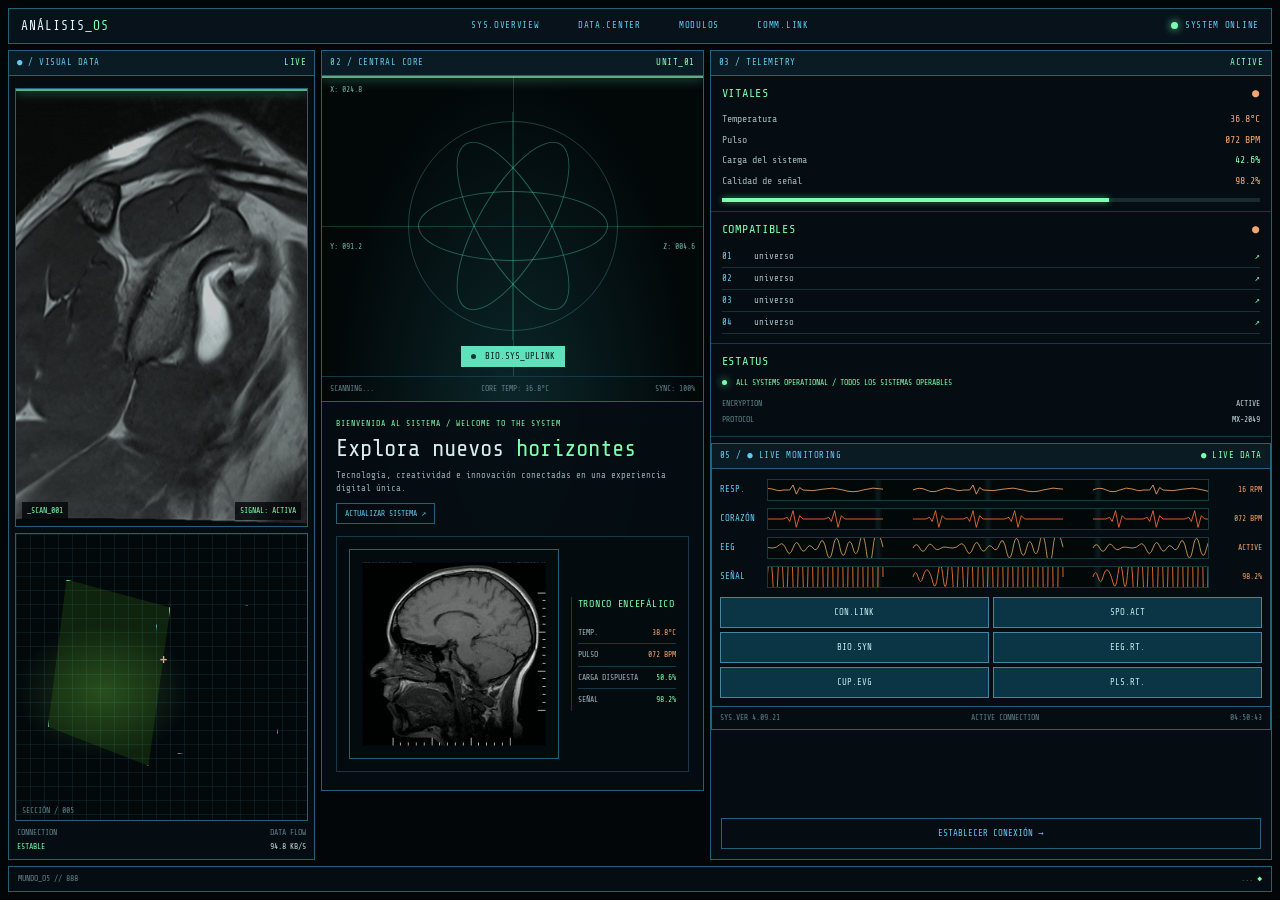
==== commit a6a0ab1c: "cambiosimp" ====
--- a/index.html
+++ b/index.html
@@ -53,7 +53,7 @@
                     <div class="scan-line"></div>
                     <span class="image-tag">_SCAN_001</span>
                     <span class="image-status">SIGNAL: ACTIVA</span>
-                </div>
+                </div>  
 
                 <div class="mini-map">
                     <div class="map-grid"></div>
@@ -110,16 +110,29 @@
                 </div>
 
                 <div class="intro" id="nosotros">
-                    <span class="eyebrow">WELCOME TO THE SYSTEM</span>
-                    <h1>Explora nuevos <span>horizontes.</span></h1>
+                    <span class="eyebrow">BIENVENIDA AL SISTEMA / WELCOME TO THE SYSTEM</span>
+                    <h1>Explora nuevos <span>horizontes</span></h1>
                     <p>
                         Tecnología, creatividad e innovación conectadas
                         en una experiencia digital única.
                     </p>
                     <a href="#servicios" class="terminal-button">
-                        ACCESS SYSTEM <span>↗</span>
-                    </a>
-                </div>
+                        ACTUALIZAR SISTEMA <span>↗</span>
+                    </a>
+                    <div aria-label="Escaneo visual y signos vitales" style="display: grid; grid-template-columns: minmax(0, 2.45fr) minmax(105px, 1fr); align-items: center; gap: 12px; width: min(100%, 550px); margin: 12px auto 4px; padding: 12px; border: 1px solid var(--line-soft); background: #040b0f;">
+                        <div style="position: static; display: grid; width: 100%; max-width: 350px; aspect-ratio: 1; justify-self: center; padding: 2px; border: 1px solid var(--line);">
+                            <img src="img/scan2.gif" alt="Escaneo visual de una persona" style="display: block; width: 100%; height: 100%; aspect-ratio: 1; object-fit: cover; clip-path: inset(5%); opacity: .9;">
+                        </div>
+                        <div style="min-width: 0; padding-left: 6px; border-left: 1px solid var(--line-soft);">
+                            <h2 style="margin: 0 0 10px; color: var(--green); font-size: 10px; font-weight: 400; letter-spacing: .7px;">TRONCO ENCEFÁLICO <span style="float: right; color: var(--orange);"></span></h2>
+                            <div style="display: flex; justify-content: space-between; gap: 5px; padding: 5px 0; border-bottom: 1px solid var(--line-soft); color: #9eb6ba; font-size: 8px;"><span>TEMP.</span><strong style="color: var(--orange); font-weight: 400;">38.8°C</strong></div>
+                            <div style="display: flex; justify-content: space-between; gap: 5px; padding: 5px 0; border-bottom: 1px solid var(--line-soft); color: #9eb6ba; font-size: 8px;"><span>PULSO</span><strong style="color: var(--orange); font-weight: 400;">072 BPM</strong></div>
+                            <div style="display: flex; justify-content: space-between; gap: 5px; padding: 5px 0; border-bottom: 1px solid var(--line-soft); color: #9eb6ba; font-size: 8px;"><span>CARGA DISPUESTA</span><strong style="color: var(--green); font-weight: 400;">50.6%</strong></div>
+                            <div style="display: flex; justify-content: space-between; gap: 5px; padding: 5px 0; color: #9eb6ba; font-size: 8px;"><span>SEÑAL</span><strong style="color: var(--green); font-weight: 400;">98.2%</strong></div>
+                        </div>
+                    </div>
+                </div>
+
             </section>
 
             <!-- Panel derecho -->
@@ -143,7 +156,7 @@
                     </div>
 
                     <div class="metric">
-                        <span>Carga del istema</span>
+                        <span>Carga del sistema</span>
                         <strong class="green">42.6%</strong>
                     </div>
 
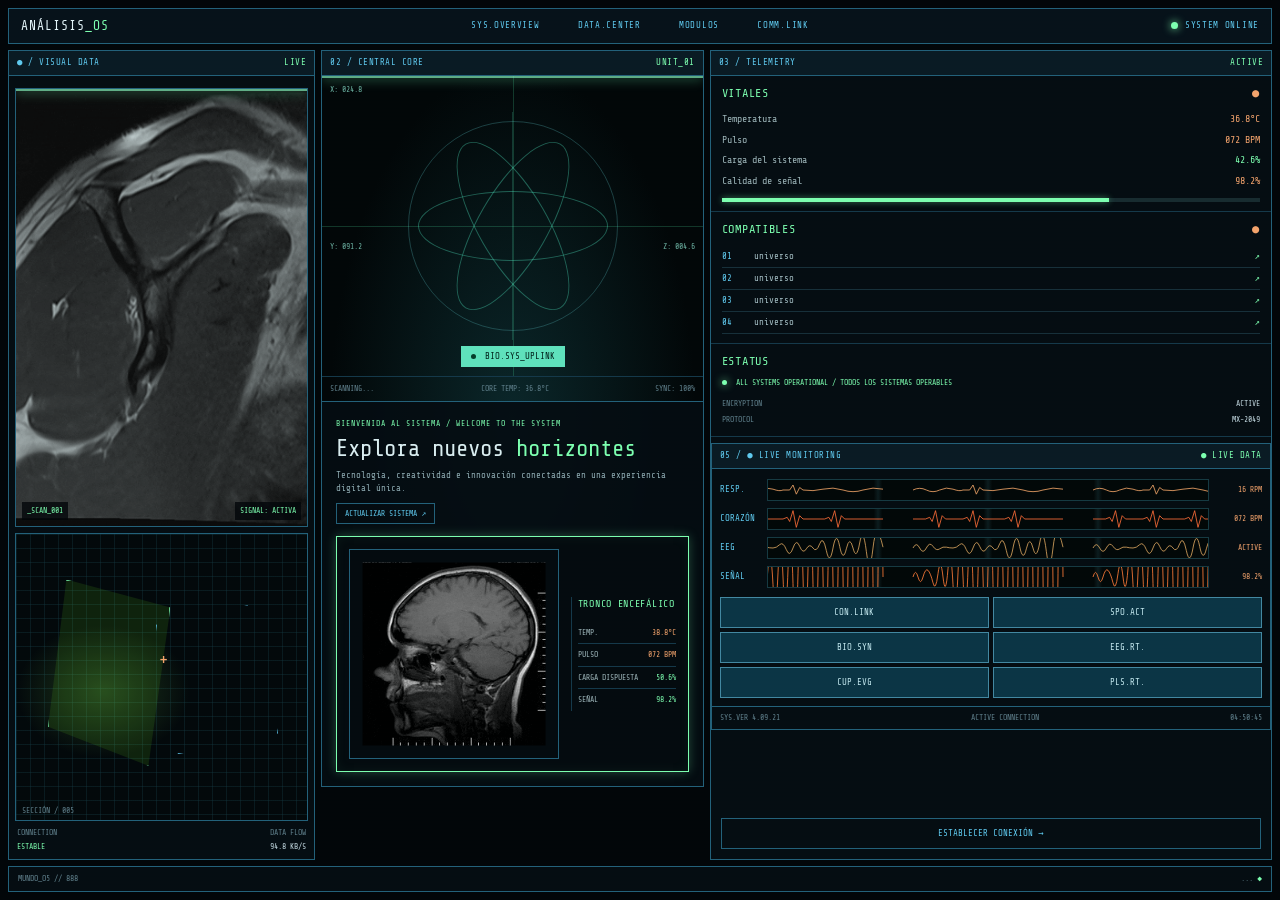
==== commit a7ad6dc2: "bn" ====
--- a/index.html
+++ b/index.html
@@ -119,7 +119,7 @@
                     <a href="#servicios" class="terminal-button">
                         ACTUALIZAR SISTEMA <span>↗</span>
                     </a>
-                    <div aria-label="Escaneo visual y signos vitales" style="display: grid; grid-template-columns: minmax(0, 2.45fr) minmax(105px, 1fr); align-items: center; gap: 12px; width: min(100%, 550px); margin: 12px auto 4px; padding: 12px; border: 1px solid var(--line-soft); background: #040b0f;">
+                    <div aria-label="Escaneo visual y signos vitales" style="display: grid; grid-template-columns: minmax(0, 2.45fr) minmax(105px, 1fr); align-items: center; gap: 12px; width: min(100%, 550px); margin: 12px auto 0; padding: 12px; border: 1px solid var(--green); background: #040b0f; box-shadow: 0 0 10px #7dffb044, inset 0 0 12px #7dffb00d;">
                         <div style="position: static; display: grid; width: 100%; max-width: 350px; aspect-ratio: 1; justify-self: center; padding: 2px; border: 1px solid var(--line);">
                             <img src="img/scan2.gif" alt="Escaneo visual de una persona" style="display: block; width: 100%; height: 100%; aspect-ratio: 1; object-fit: cover; clip-path: inset(5%); opacity: .9;">
                         </div>
@@ -132,7 +132,6 @@
                         </div>
                     </div>
                 </div>
-
             </section>
 
             <!-- Panel derecho -->
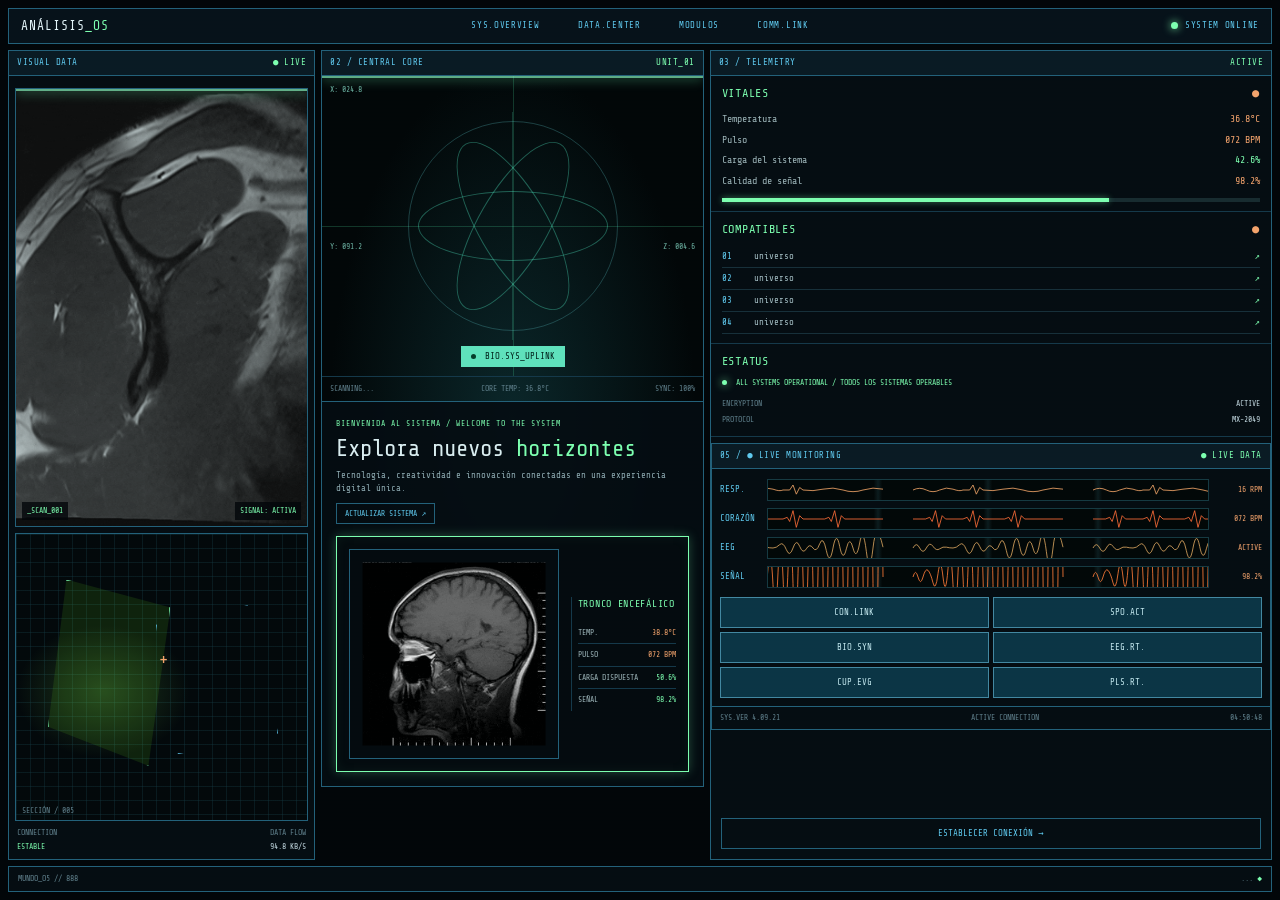
==== commit 39eb4437: "eso" ====
--- a/index.html
+++ b/index.html
@@ -43,8 +43,8 @@
             <!-- Panel izquierdo -->
             <section class="panel left-panel">
                 <div class="panel-heading">
-                    <span>●  / VISUAL DATA</span>
-                    <span>LIVE</span>
+                    <span> VISUAL DATA</span>
+                    <span> ● LIVE</span>
                 </div>
 
                 <div class="portrait">
